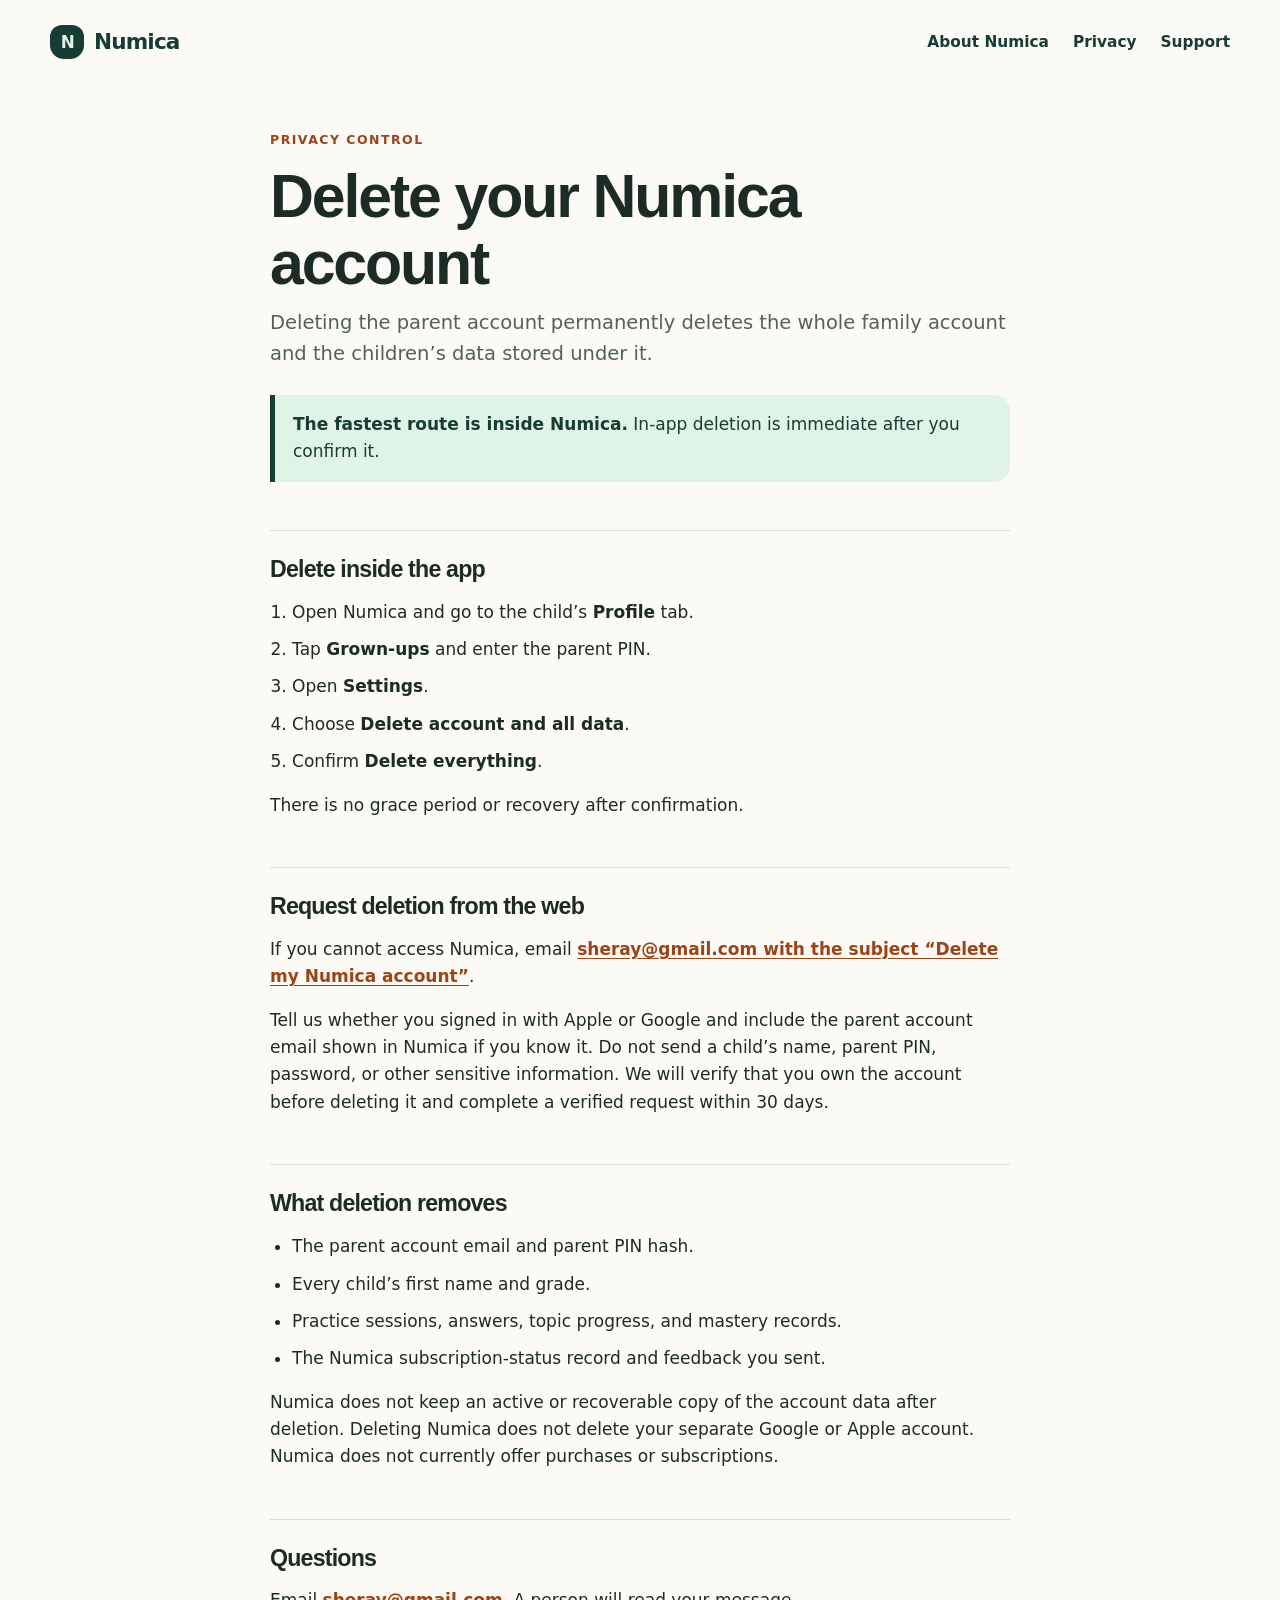
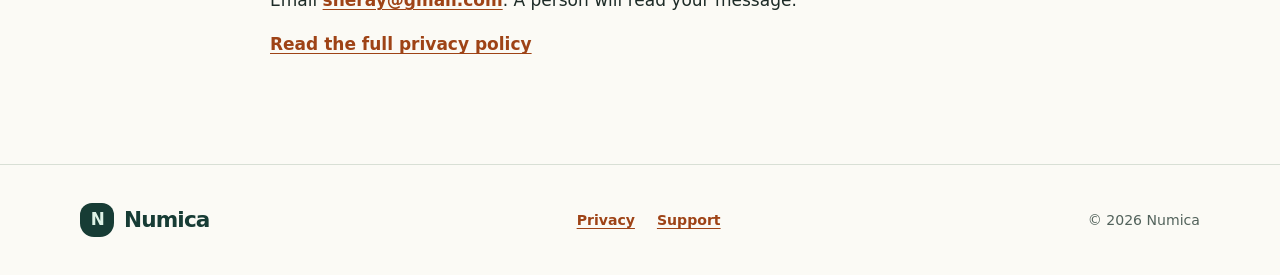
==== delete-account/index.html @ cb86c4e2 "add public account deletion route" ====
<!doctype html>
<html lang="en">
<head>
  <meta charset="utf-8">
  <meta name="viewport" content="width=device-width, initial-scale=1">
  <meta name="description" content="Delete a Numica family account and all associated data in the app or request deletion from the web.">
  <title>Delete your account | Numica</title>
  <link rel="stylesheet" href="/styles.css">
  <style>
    .policy { max-width:780px; margin:0 auto; padding:46px 20px 88px; }
    .policy h1 { font-size:clamp(2.3rem,5vw,3.8rem); margin-bottom:10px; }
    .policy h2 { font-size:1.45rem; margin:48px 0 16px; padding-top:26px; border-top:1px solid var(--line); }
    .policy p,.policy li { max-width:70ch; }
    .policy li { margin:10px 0; }
    .policy ol,.policy ul { padding-left:1.3em; }
    .notice { background:var(--mint); border-left:5px solid var(--forest); border-radius:0 16px 16px 0; padding:16px 18px; margin:26px 0 30px; color:var(--forest); }
  </style>
</head>
<body>
<a class="skip-link" href="#main">Skip to content</a>
<header class="site-header"><a class="brand" href="/" aria-label="Numica home"><span class="brand-mark" aria-hidden="true">N</span><span>Numica</span></a><nav aria-label="Main navigation"><a href="/">About Numica</a><a href="/privacy/">Privacy</a><a href="mailto:sheray@gmail.com">Support</a></nav></header>
<main id="main" class="policy">
  <p class="eyebrow">Privacy control</p>
  <h1>Delete your Numica account</h1>
  <p class="lede">Deleting the parent account permanently deletes the whole family account and the children’s data stored under it.</p>

  <div class="notice"><strong>The fastest route is inside Numica.</strong> In-app deletion is immediate after you confirm it.</div>

  <h2>Delete inside the app</h2>
  <ol>
    <li>Open Numica and go to the child’s <strong>Profile</strong> tab.</li>
    <li>Tap <strong>Grown-ups</strong> and enter the parent PIN.</li>
    <li>Open <strong>Settings</strong>.</li>
    <li>Choose <strong>Delete account and all data</strong>.</li>
    <li>Confirm <strong>Delete everything</strong>.</li>
  </ol>
  <p>There is no grace period or recovery after confirmation.</p>

  <h2>Request deletion from the web</h2>
  <p>If you cannot access Numica, email <a href="mailto:sheray@gmail.com?subject=Delete%20my%20Numica%20account">sheray@gmail.com with the subject “Delete my Numica account”</a>.</p>
  <p>Tell us whether you signed in with Apple or Google and include the parent account email shown in Numica if you know it. Do not send a child’s name, parent PIN, password, or other sensitive information. We will verify that you own the account before deleting it and complete a verified request within 30 days.</p>

  <h2>What deletion removes</h2>
  <ul>
    <li>The parent account email and parent PIN hash.</li>
    <li>Every child’s first name and grade.</li>
    <li>Practice sessions, answers, topic progress, and mastery records.</li>
    <li>The Numica subscription-status record and feedback you sent.</li>
  </ul>
  <p>Numica does not keep an active or recoverable copy of the account data after deletion. Deleting Numica does not delete your separate Google or Apple account. Numica does not currently offer purchases or subscriptions.</p>

  <h2>Questions</h2>
  <p>Email <a href="mailto:sheray@gmail.com">sheray@gmail.com</a>. A person will read your message.</p>
  <p><a href="/privacy/">Read the full privacy policy</a></p>
</main>
<footer class="site-footer"><a class="brand" href="/"><span class="brand-mark" aria-hidden="true">N</span><span>Numica</span></a><div><a href="/privacy/">Privacy</a><a href="mailto:sheray@gmail.com">Support</a></div><p>© 2026 Numica</p></footer>
</body>
</html>
---- styles.css ----
:root { --forest:#173c35; --forest-deep:#102d28; --wood:#704526; --orange:#c96227; --orange-deep:#9e4316; --mint:#dff3e7; --moss:#edf3e6; --cream:#fbfaf5; --ink:#1d2b27; --muted:#52625b; --line:#d8dfd5; --white:#fff; --radius:24px; }
* { box-sizing:border-box; }
html { scroll-behavior:smooth; -webkit-text-size-adjust:100%; }
body { margin:0; background:var(--cream); color:var(--ink); font:400 17px/1.6 ui-rounded, "Avenir Next", "Segoe UI", system-ui, sans-serif; }
a { color:var(--orange-deep); font-weight:750; text-underline-offset:3px; }
a:hover { color:var(--forest); }
a:focus-visible { outline:3px solid var(--orange); outline-offset:4px; border-radius:4px; }
h1,h2,h3,p { margin-top:0; } h1,h2,h3 { font-family:ui-rounded, "Avenir Next", "Trebuchet MS", sans-serif; line-height:1.1; letter-spacing:-.035em; } h1 { font-size:clamp(2.75rem,5vw,5rem); margin-bottom:22px; } h2 { font-size:clamp(2rem,3.5vw,3.25rem); margin-bottom:18px; } h3 { font-size:1.3rem; margin:16px 0 9px; }
.skip-link { position:fixed; z-index:20; top:-100px; left:16px; background:var(--white); color:var(--forest); padding:10px 14px; } .skip-link:focus { top:16px; }
.site-header { width:min(1180px,calc(100% - 40px)); min-height:84px; margin:auto; display:flex; align-items:center; justify-content:space-between; gap:24px; }
.brand { color:var(--forest); display:inline-flex; align-items:center; gap:10px; text-decoration:none; font-size:1.35rem; font-weight:850; letter-spacing:-.04em; } .brand-mark { display:grid; place-items:center; width:34px; height:34px; border-radius:12px 12px 14px 14px; background:var(--forest); color:var(--mint); font-size:1.05rem; letter-spacing:-.08em; }
nav { display:flex; flex-wrap:wrap; gap:24px; } nav a { color:var(--forest); text-decoration:none; font-size:.96rem; }
.hero { min-height:560px; padding:70px max(20px,calc((100% - 1180px)/2)); display:grid; grid-template-columns:minmax(0,1.05fr) minmax(360px,.95fr); align-items:center; gap:64px; background:linear-gradient(160deg,var(--moss) 0%,#f4f6e9 55%,#f8eee1 100%); overflow:hidden; }
.hero-copy { max-width:650px; }.eyebrow { margin-bottom:13px; font-weight:850; font-size:.78rem; letter-spacing:.12em; text-transform:uppercase; color:var(--orange-deep); }.lede { max-width:590px; font-size:1.22rem; color:var(--muted); }.hero-actions { display:flex; align-items:center; flex-wrap:wrap; gap:22px; margin:30px 0 24px; }.button { display:inline-block; padding:13px 20px 14px; border-radius:16px; background:var(--orange); box-shadow:0 4px 0 var(--orange-deep); color:white; text-decoration:none; font-weight:850; }.button:hover { color:white; background:#b75420; transform:translateY(1px); box-shadow:0 3px 0 var(--orange-deep); }.text-link { color:var(--forest); }.availability { max-width:540px; margin-bottom:10px; color:var(--forest); }.quiet { max-width:510px; font-size:.88rem; color:var(--muted); }
.hero-art { position:relative; height:390px; border:2px solid rgba(112,69,38,.15); border-radius:42% 42% 30px 30px; background:#cfe9d6; overflow:hidden; box-shadow:0 20px 40px rgba(23,60,53,.12); }.sun { position:absolute; top:38px; right:58px; width:74px; height:74px; border-radius:50%; background:#f6c967; }.hill { position:absolute; border-radius:50%; }.hill-one { width:460px;height:210px; background:#88c59e; bottom:-80px; left:-80px; }.hill-two { width:380px;height:220px; background:#4f9875; bottom:-115px; right:-105px; }.tree { position:absolute; width:0;height:0;border-left:36px solid transparent;border-right:36px solid transparent;border-bottom:110px solid #28634e; }.tree:after { content:""; position:absolute; left:-6px; top:104px; width:12px;height:58px; background:var(--wood); }.tree-one { left:40px;top:78px; transform:scale(.7); }.tree-two { right:120px;top:90px; transform:scale(.9); }.trail { position:absolute; height:55px;width:390px;right:-32px;bottom:45px; background:#e6bf8b; transform:rotate(-12deg);border-radius:50%; }.hero-art img { position:absolute; width:122px;height:145px;object-fit:contain;bottom:35px;left:50%;transform:translateX(-50%);filter:drop-shadow(0 12px 8px rgba(25,56,41,.2)); }.math-card { position:absolute; display:grid;place-items:center; width:94px;height:62px;border-radius:14px; background:#fffefa;color:var(--forest); font-weight:850;box-shadow:0 8px 18px rgba(32,74,58,.14); }.card-one { left:35%;top:42px;transform:rotate(-8deg); }.card-two { right:8%;bottom:96px;transform:rotate(8deg);font-size:1.5rem; }
.proof { width:min(1120px,calc(100% - 40px)); margin:-40px auto 0; position:relative; display:grid;grid-template-columns:repeat(3,1fr); background:var(--forest);color:white;border-radius:var(--radius); }.proof article { padding:24px 28px; }.proof article+article { border-left:1px solid rgba(255,255,255,.2); }.proof strong,.proof span { display:block; }.proof strong { font-size:1.1rem; }.proof span { color:#d5e3dc;font-size:.9rem; }
.section,.curriculum,.support-section { width:min(1120px,calc(100% - 40px)); margin:0 auto; padding:112px 0; }.section-heading { max-width:730px; }.section-heading>p:not(.eyebrow),.curriculum p { color:var(--muted);font-size:1.1rem; }.steps { display:grid;grid-template-columns:repeat(3,1fr);gap:20px; list-style:none; padding:0;margin:48px 0 0;counter-reset:steps; }.steps li { padding:26px; background:var(--white); border:1px solid var(--line); border-radius:var(--radius); }.steps p,.feature-card p { color:var(--muted); margin-bottom:0; }.step-number { color:var(--orange-deep);font-weight:900;letter-spacing:.08em; }
.curriculum { display:grid;grid-template-columns:1fr .8fr;gap:72px;align-items:center; border-top:1px solid var(--line);border-bottom:1px solid var(--line); }.strand-list { margin:0;padding:0;list-style:none;display:grid;grid-template-columns:1fr 1fr;gap:12px; }.strand-list li { display:flex;align-items:center;gap:11px;padding:14px;background:var(--white);border-radius:14px;font-weight:750; }.dot {width:14px;height:14px;border-radius:50%;}.number{background:#1cb0f6}.algebra{background:#ce82ff}.data{background:#2ec4b6}.spatial{background:#ff9600}.money{background:#e2af00}
.parent-section { padding-bottom:112px; }.parent-grid { display:grid;grid-template-columns:repeat(3,1fr);gap:20px;margin-top:44px; }.feature-card { padding:28px;background:#f0f6ee;border-radius:var(--radius); }.feature-icon { display:grid;place-items:center;width:42px;height:42px;border-radius:13px;background:var(--mint);color:var(--forest);font-size:1.5rem;font-weight:800; }
.privacy-callout { padding:68px max(20px,calc((100% - 1120px)/2));background:var(--forest);color:white;display:flex;align-items:center;justify-content:space-between;gap:45px; }.privacy-callout>div { max-width:740px; }.privacy-callout .eyebrow { color:#bce1cd; }.privacy-callout h2 { margin-bottom:16px; }.privacy-callout p:not(.eyebrow) { color:#d6e4dc; }.button-light { flex:0 0 auto;background:var(--mint);box-shadow:0 4px 0 #aacdb8;color:var(--forest); }.button-light:hover { color:var(--forest);background:#ccebd9;box-shadow:0 3px 0 #aacdb8; }
.support-section { padding-bottom:104px;max-width:760px;margin-left:max(20px,calc((100% - 1120px)/2)); }.support-section p { color:var(--muted); }.support-section strong { color:var(--ink); }.site-footer { padding:38px max(20px,calc((100% - 1120px)/2)); border-top:1px solid var(--line);display:flex;align-items:center;justify-content:space-between;gap:22px;color:var(--muted);font-size:.88rem; }.site-footer div { display:flex;gap:22px; }.site-footer p { margin:0; }
.error-page { min-height:100vh;background:linear-gradient(155deg,var(--moss),#f8eee1); }.error-main { width:min(720px,calc(100% - 40px)); margin:9vh auto;padding:60px 0; }.error-main>p:last-child { margin-top:32px; }
@media (max-width:760px) { body{font-size:16px}.site-header{min-height:70px;width:calc(100% - 32px)}nav{gap:14px}nav a{font-size:.85rem}.hero{min-height:0;padding:48px 20px 64px;grid-template-columns:1fr;gap:36px}.hero-art{height:290px;max-width:520px;width:100%;margin:auto}.proof{grid-template-columns:1fr;margin-top:-28px;width:calc(100% - 32px)}.proof article{padding:18px 20px}.proof article+article{border-left:0;border-top:1px solid rgba(255,255,255,.2)}.section,.curriculum,.support-section{width:calc(100% - 32px);padding:72px 0}.steps,.parent-grid{grid-template-columns:1fr;margin-top:32px}.curriculum{grid-template-columns:1fr;gap:28px}.strand-list{grid-template-columns:1fr 1fr}.privacy-callout{padding:54px 20px;display:block}.privacy-callout .button{margin-top:10px}.site-footer{padding:28px 16px;display:grid;grid-template-columns:1fr 1fr}.site-footer p{grid-column:1/-1}.site-footer div{justify-content:flex-end;gap:14px}.support-section{margin-left:auto}.card-one{left:22%}.card-two{right:5%} }
@media (max-width:390px) { nav a:nth-child(2){display:none}.strand-list{grid-template-columns:1fr}.site-footer{display:block}.site-footer div{margin:18px 0}.hero-actions{align-items:flex-start;flex-direction:column;gap:20px} }
@media (prefers-reduced-motion:reduce) { html{scroll-behavior:auto}.button:hover{transform:none} }
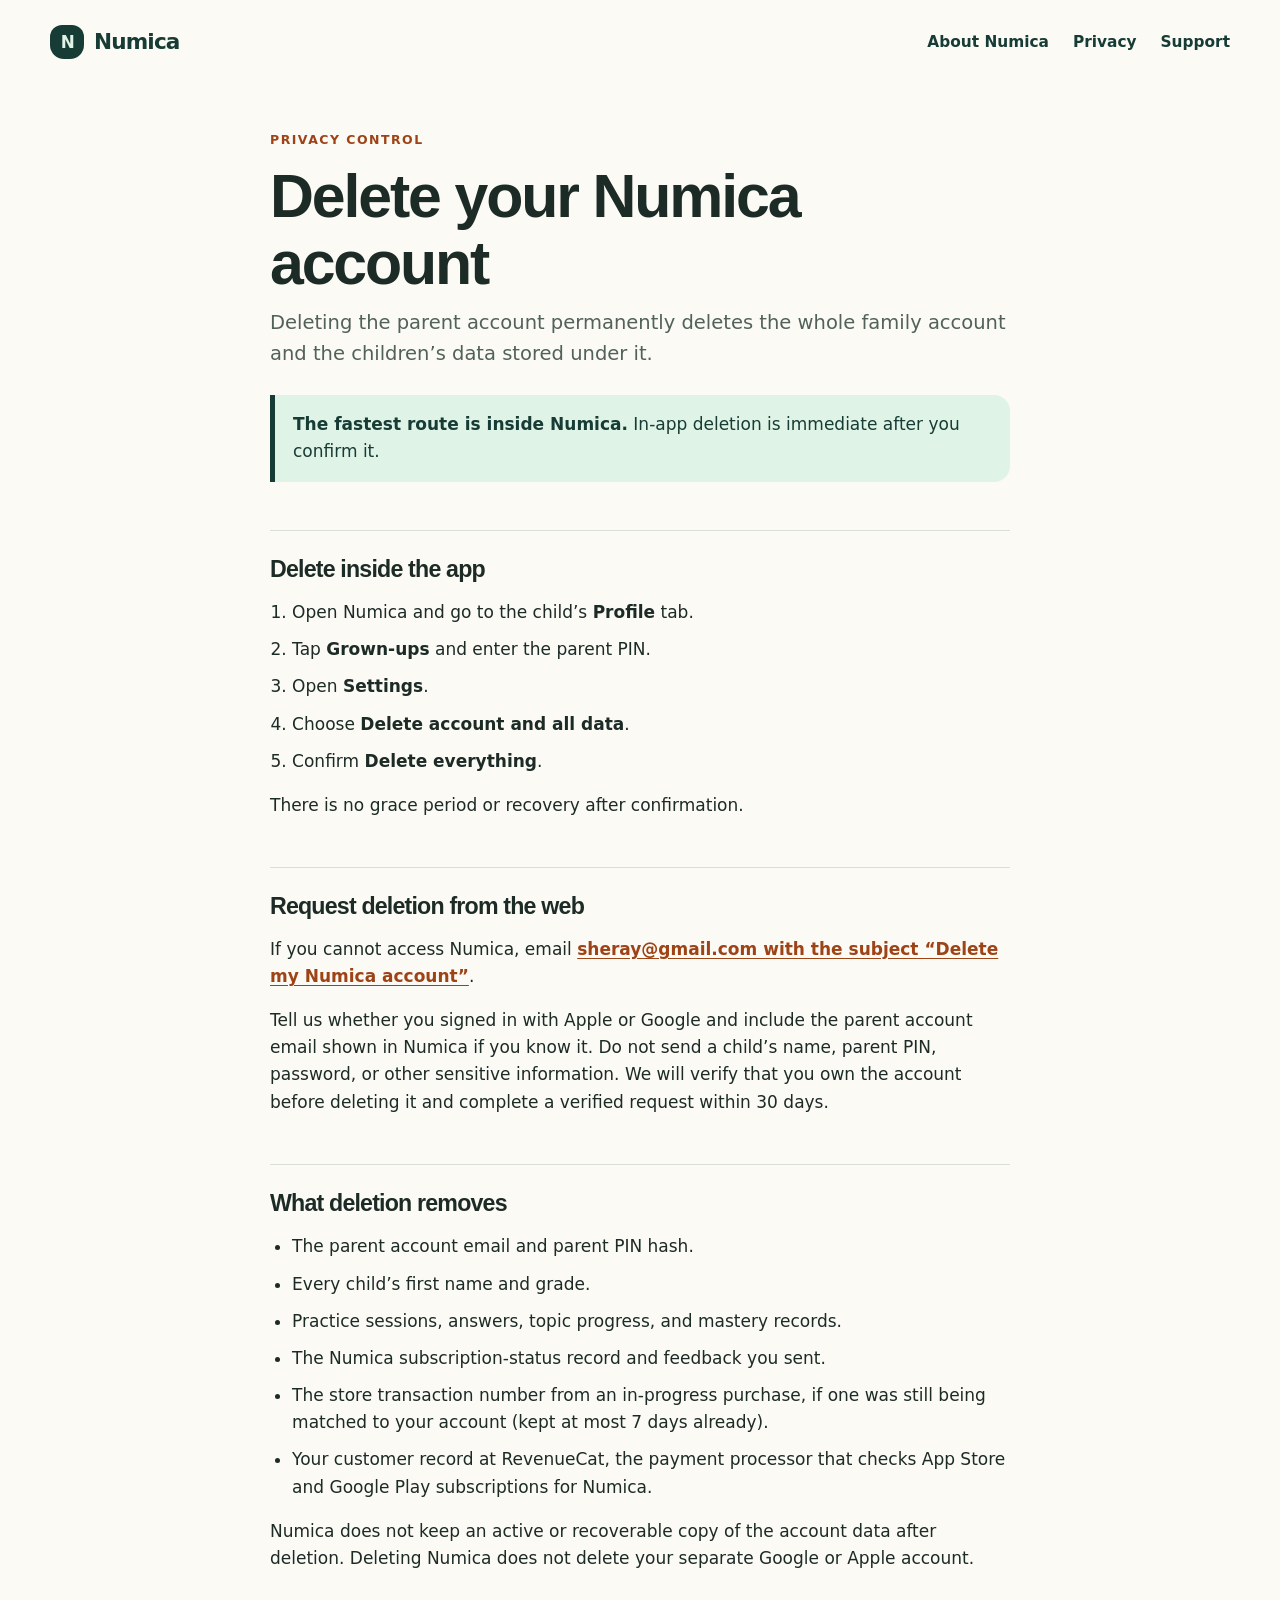
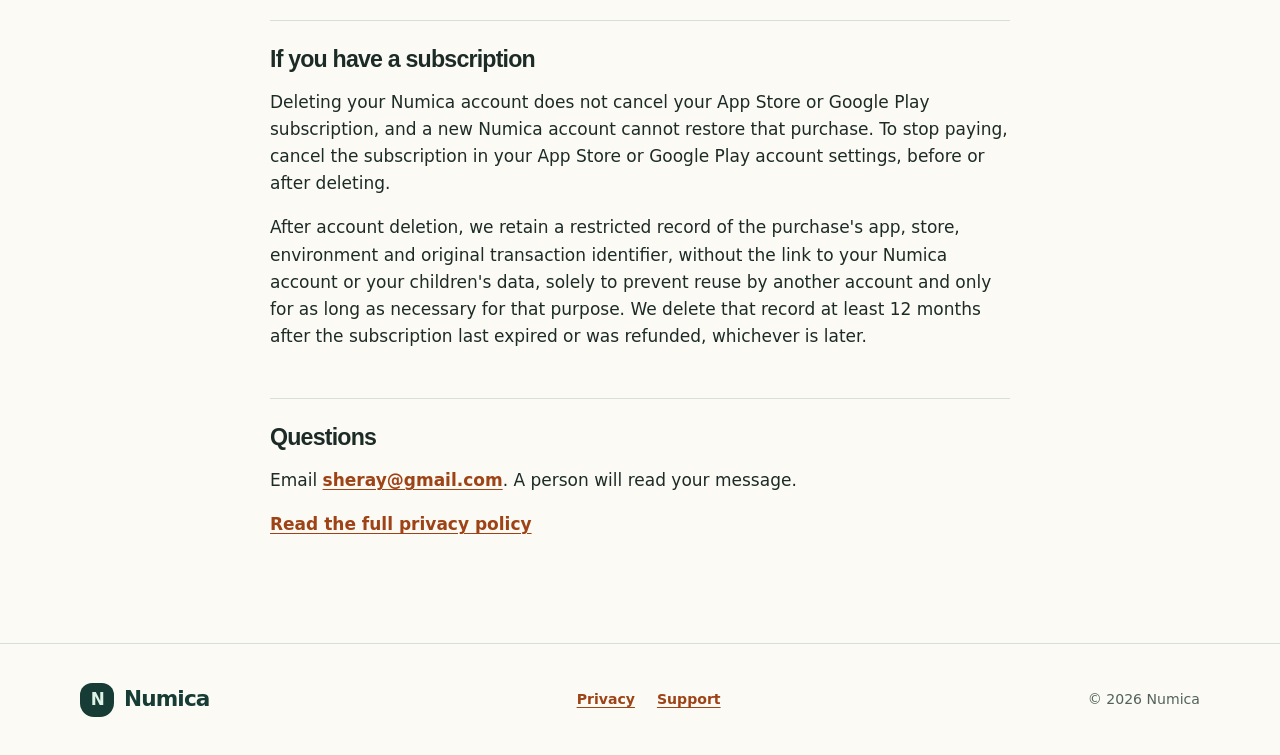
==== commit aa706e23: "docs: say payments are live on the privacy and delete-account pages; math wording and testing status" ====
--- a/delete-account/index.html
+++ b/delete-account/index.html
@@ -46,8 +46,14 @@
     <li>Every child’s first name and grade.</li>
     <li>Practice sessions, answers, topic progress, and mastery records.</li>
     <li>The Numica subscription-status record and feedback you sent.</li>
+    <li>The store transaction number from an in-progress purchase, if one was still being matched to your account (kept at most 7 days already).</li>
+    <li>Your customer record at RevenueCat, the payment processor that checks App Store and Google Play subscriptions for Numica.</li>
   </ul>
-  <p>Numica does not keep an active or recoverable copy of the account data after deletion. Deleting Numica does not delete your separate Google or Apple account. Numica does not currently offer purchases or subscriptions.</p>
+  <p>Numica does not keep an active or recoverable copy of the account data after deletion. Deleting Numica does not delete your separate Google or Apple account.</p>
+
+  <h2>If you have a subscription</h2>
+  <p>Deleting your Numica account does not cancel your App Store or Google Play subscription, and a new Numica account cannot restore that purchase. To stop paying, cancel the subscription in your App Store or Google Play account settings, before or after deleting.</p>
+  <p>After account deletion, we retain a restricted record of the purchase's app, store, environment and original transaction identifier, without the link to your Numica account or your children's data, solely to prevent reuse by another account and only for as long as necessary for that purpose. We delete that record at least 12 months after the subscription last expired or was refunded, whichever is later.</p>
 
   <h2>Questions</h2>
   <p>Email <a href="mailto:sheray@gmail.com">sheray@gmail.com</a>. A person will read your message.</p>
--- a/styles.css
+++ b/styles.css
@@ -12,14 +12,30 @@
 nav { display:flex; flex-wrap:wrap; gap:24px; } nav a { color:var(--forest); text-decoration:none; font-size:.96rem; }
 .hero { min-height:560px; padding:70px max(20px,calc((100% - 1180px)/2)); display:grid; grid-template-columns:minmax(0,1.05fr) minmax(360px,.95fr); align-items:center; gap:64px; background:linear-gradient(160deg,var(--moss) 0%,#f4f6e9 55%,#f8eee1 100%); overflow:hidden; }
 .hero-copy { max-width:650px; }.eyebrow { margin-bottom:13px; font-weight:850; font-size:.78rem; letter-spacing:.12em; text-transform:uppercase; color:var(--orange-deep); }.lede { max-width:590px; font-size:1.22rem; color:var(--muted); }.hero-actions { display:flex; align-items:center; flex-wrap:wrap; gap:22px; margin:30px 0 24px; }.button { display:inline-block; padding:13px 20px 14px; border-radius:16px; background:var(--orange); box-shadow:0 4px 0 var(--orange-deep); color:white; text-decoration:none; font-weight:850; }.button:hover { color:white; background:#b75420; transform:translateY(1px); box-shadow:0 3px 0 var(--orange-deep); }.text-link { color:var(--forest); }.availability { max-width:540px; margin-bottom:10px; color:var(--forest); }.quiet { max-width:510px; font-size:.88rem; color:var(--muted); }
-.hero-art { position:relative; height:390px; border:2px solid rgba(112,69,38,.15); border-radius:42% 42% 30px 30px; background:#cfe9d6; overflow:hidden; box-shadow:0 20px 40px rgba(23,60,53,.12); }.sun { position:absolute; top:38px; right:58px; width:74px; height:74px; border-radius:50%; background:#f6c967; }.hill { position:absolute; border-radius:50%; }.hill-one { width:460px;height:210px; background:#88c59e; bottom:-80px; left:-80px; }.hill-two { width:380px;height:220px; background:#4f9875; bottom:-115px; right:-105px; }.tree { position:absolute; width:0;height:0;border-left:36px solid transparent;border-right:36px solid transparent;border-bottom:110px solid #28634e; }.tree:after { content:""; position:absolute; left:-6px; top:104px; width:12px;height:58px; background:var(--wood); }.tree-one { left:40px;top:78px; transform:scale(.7); }.tree-two { right:120px;top:90px; transform:scale(.9); }.trail { position:absolute; height:55px;width:390px;right:-32px;bottom:45px; background:#e6bf8b; transform:rotate(-12deg);border-radius:50%; }.hero-art img { position:absolute; width:122px;height:145px;object-fit:contain;bottom:35px;left:50%;transform:translateX(-50%);filter:drop-shadow(0 12px 8px rgba(25,56,41,.2)); }.math-card { position:absolute; display:grid;place-items:center; width:94px;height:62px;border-radius:14px; background:#fffefa;color:var(--forest); font-weight:850;box-shadow:0 8px 18px rgba(32,74,58,.14); }.card-one { left:35%;top:42px;transform:rotate(-8deg); }.card-two { right:8%;bottom:96px;transform:rotate(8deg);font-size:1.5rem; }
+.hero-art { position:relative; height:390px; border:2px solid rgba(112,69,38,.15); border-radius:32px; background:#cfe9d6; overflow:hidden; box-shadow:0 20px 40px rgba(23,60,53,.12); }.ontario-badge { position:absolute;z-index:3;top:22px;left:22px;display:grid;grid-template-columns:30px auto;grid-template-rows:auto auto;column-gap:9px;align-items:center;padding:10px 14px 11px;border:1px solid rgba(255,255,255,.55);border-radius:17px;background:rgba(23,60,53,.94);box-shadow:0 8px 20px rgba(23,60,53,.2);color:white;line-height:1.05;transform:rotate(-2deg); }.ontario-badge span { grid-row:1/3;display:grid;place-items:center;width:30px;height:30px;border-radius:10px;background:#f3c968;color:var(--forest);font-size:.8rem;transform:rotate(45deg); }.ontario-badge strong { font-size:.88rem;letter-spacing:.01em; }.ontario-badge small { margin-top:3px;color:#d8e9df;font-size:.68rem;font-weight:750;letter-spacing:.08em;text-transform:uppercase; }.hero-photo { position:absolute;inset:0;z-index:1;width:100%;height:100%;object-fit:cover; }.math-card { position:absolute;z-index:2;display:grid;place-items:center; width:94px;height:62px;border-radius:14px; background:#fffefa;color:var(--forest); font-weight:850;box-shadow:0 8px 18px rgba(32,74,58,.14); }.card-one { right:10%;top:24px;transform:rotate(-6deg); }.card-two { left:6%;bottom:20px;transform:rotate(6deg);font-size:1.5rem; }
 .proof { width:min(1120px,calc(100% - 40px)); margin:-40px auto 0; position:relative; display:grid;grid-template-columns:repeat(3,1fr); background:var(--forest);color:white;border-radius:var(--radius); }.proof article { padding:24px 28px; }.proof article+article { border-left:1px solid rgba(255,255,255,.2); }.proof strong,.proof span { display:block; }.proof strong { font-size:1.1rem; }.proof span { color:#d5e3dc;font-size:.9rem; }
+.practice-depth { width:min(1120px,calc(100% - 40px));margin:0 auto;padding:104px 0 112px; }
+.practice-depth-heading { margin-bottom:32px; }
+.practice-depth-heading>div:first-child { max-width:780px; }.practice-depth-heading>div:first-child>p:not(.eyebrow) { margin-bottom:0;color:var(--muted);font-size:1.1rem; }
+.practice-overview { margin:44px 0 52px; text-align:center; }.practice-overview svg { width:100%; max-width:820px; height:auto; }.practice-overview-node rect { fill:var(--white); stroke:var(--line); stroke-width:2; }.practice-overview-node text { fill:var(--ink); font:750 15px ui-rounded, "Avenir Next", "Segoe UI", system-ui, sans-serif; }.practice-overview-tiers rect { fill:var(--moss); stroke:var(--forest); }.practice-overview-arrow { fill:var(--orange-deep); font-size:26px; }.practice-overview figcaption { margin-top:16px; color:var(--muted); font-size:.95rem; }
+.grade-practice-grid { display:grid;grid-template-columns:repeat(2,minmax(0,1fr));gap:18px; }
+.grade-practice-card { overflow:hidden;padding:25px;border:1px solid var(--line);border-radius:var(--radius);background:var(--white);box-shadow:0 10px 28px rgba(23,60,53,.07); }
+.grade-practice-card>header { display:flex;align-items:center;gap:14px;margin-bottom:23px; }.grade-practice-card header p { margin:0;color:var(--orange-deep);font-size:.7rem;font-weight:900;letter-spacing:.13em;text-transform:uppercase; }.grade-practice-card h3 { margin:2px 0 0;font-size:1.32rem; }
+.grade-number { display:grid;place-items:center;flex:0 0 54px;width:54px;height:54px;border-radius:18px 18px 20px 20px;background:var(--forest);color:var(--mint);font-size:1.5rem;font-weight:900;letter-spacing:-.05em; }
+.practice-metrics { display:grid;grid-template-columns:repeat(3,minmax(0,1fr));border-top:1px solid var(--line);border-bottom:1px solid var(--line); }
+.practice-metric { min-width:0;padding:18px 12px 16px 0; }.practice-metric+.practice-metric { padding-left:14px;border-left:1px solid var(--line); }.practice-metric strong,.practice-metric span { display:block; }.practice-metric strong { color:var(--forest);font-size:clamp(1.35rem,2.3vw,1.75rem);line-height:1;letter-spacing:-.04em; }.practice-metric span { margin-top:8px;color:var(--muted);font-size:.75rem;font-weight:750;line-height:1.3; }
+.practice-range { margin:15px 0 13px;color:var(--muted);font-size:.85rem; }.practice-range strong { color:var(--ink);font-size:1rem; }
+.practice-levels { display:flex;gap:7px; }.practice-levels span { flex:1;padding:7px 8px;border-radius:999px;background:var(--mint);color:var(--forest);font-size:.74rem;font-weight:850;text-align:center; }.practice-levels span:nth-child(2) { background:#f6e6cb;color:#754214; }.practice-levels span:nth-child(3) { background:#edd8d0;color:#76351f; }
+.grade-ten-card { grid-column:1/-1;background:linear-gradient(145deg,#fff 0%,#f2f7ef 100%); }.grade-practice-card header p.grade-ten-explainer { color:var(--muted); font-size:.95rem; font-weight:400; letter-spacing:normal; text-transform:none; margin-top:6px; }.course-grid { display:grid;grid-template-columns:repeat(2,minmax(0,1fr));gap:18px; }.course-practice { padding:20px;border:1px solid #cad9cd;border-radius:18px;background:rgba(255,255,255,.8); }.course-practice h4 { margin:0 0 17px;color:var(--forest);font-size:1.12rem;line-height:1.2; }.course-practice h4 span { margin-left:5px;color:var(--muted);font-size:.76rem;letter-spacing:.08em; }
+.practice-definitions { display:grid;grid-template-columns:repeat(2,minmax(0,1fr));gap:1px;margin-top:22px;overflow:hidden;border:1px solid #c8d9cc;border-radius:20px;background:#c8d9cc; }.practice-definitions div { padding:20px;background:var(--moss); }.practice-definitions strong,.practice-definitions span { display:block; }.practice-definitions strong { margin-bottom:6px;color:var(--forest);font-size:.88rem; }.practice-definitions span { color:var(--muted);font-size:.8rem;line-height:1.45; }
 .section,.curriculum,.support-section { width:min(1120px,calc(100% - 40px)); margin:0 auto; padding:112px 0; }.section-heading { max-width:730px; }.section-heading>p:not(.eyebrow),.curriculum p { color:var(--muted);font-size:1.1rem; }.steps { display:grid;grid-template-columns:repeat(3,1fr);gap:20px; list-style:none; padding:0;margin:48px 0 0;counter-reset:steps; }.steps li { padding:26px; background:var(--white); border:1px solid var(--line); border-radius:var(--radius); }.steps p,.feature-card p { color:var(--muted); margin-bottom:0; }.step-number { color:var(--orange-deep);font-weight:900;letter-spacing:.08em; }
 .curriculum { display:grid;grid-template-columns:1fr .8fr;gap:72px;align-items:center; border-top:1px solid var(--line);border-bottom:1px solid var(--line); }.strand-list { margin:0;padding:0;list-style:none;display:grid;grid-template-columns:1fr 1fr;gap:12px; }.strand-list li { display:flex;align-items:center;gap:11px;padding:14px;background:var(--white);border-radius:14px;font-weight:750; }.dot {width:14px;height:14px;border-radius:50%;}.number{background:#1cb0f6}.algebra{background:#ce82ff}.data{background:#2ec4b6}.spatial{background:#ff9600}.money{background:#e2af00}
+.showcase { padding-bottom:96px; }.gallery-group { margin-top:46px; }.gallery-group+.gallery-group { margin-top:72px; }.gallery-group h3 { font-size:1.35rem;margin:0 0 24px; }.screenshots { display:grid;grid-template-columns:repeat(3,minmax(0,1fr));gap:32px;align-items:start; }.screenshots figure { margin:0;text-align:center; }.parent-screenshots { grid-template-columns:repeat(2,minmax(0,1fr));gap:32px; }.parent-screen-column { display:grid;gap:54px;align-content:start; }.parent-screenshots .phone-frame img { object-fit:cover;object-position:center top;animation:parent-page-scroll 20s ease-in-out infinite alternate; }.parent-screen-column:first-child figure:nth-child(2) img { animation-duration:16s; }.parent-screen-column:last-child figure:first-child img { animation-duration:28s; }.parent-screen-column:last-child figure:nth-child(2) img { animation-duration:22s; }.parent-screenshots .phone-frame:hover img { animation-play-state:paused; }.screen-label { margin:0 0 14px;color:var(--forest);font-size:1.2rem;line-height:1.2; }.phone-frame { max-width:300px;margin:0 auto 18px;padding:9px;border:2px solid rgba(23,60,53,.22);border-radius:36px;background:#17201e;box-shadow:0 22px 44px rgba(23,60,53,.16);overflow:hidden;aspect-ratio:390/844; }.phone-frame img { display:block;width:100%;height:100%;object-fit:cover;border-radius:27px; }.screenshots figcaption { max-width:32ch;margin:0 auto;color:var(--muted);font-size:.95rem; }
+@keyframes parent-page-scroll { 0%,12% { object-position:center top; } 88%,100% { object-position:center bottom; } }
 .parent-section { padding-bottom:112px; }.parent-grid { display:grid;grid-template-columns:repeat(3,1fr);gap:20px;margin-top:44px; }.feature-card { padding:28px;background:#f0f6ee;border-radius:var(--radius); }.feature-icon { display:grid;place-items:center;width:42px;height:42px;border-radius:13px;background:var(--mint);color:var(--forest);font-size:1.5rem;font-weight:800; }
 .privacy-callout { padding:68px max(20px,calc((100% - 1120px)/2));background:var(--forest);color:white;display:flex;align-items:center;justify-content:space-between;gap:45px; }.privacy-callout>div { max-width:740px; }.privacy-callout .eyebrow { color:#bce1cd; }.privacy-callout h2 { margin-bottom:16px; }.privacy-callout p:not(.eyebrow) { color:#d6e4dc; }.button-light { flex:0 0 auto;background:var(--mint);box-shadow:0 4px 0 #aacdb8;color:var(--forest); }.button-light:hover { color:var(--forest);background:#ccebd9;box-shadow:0 3px 0 #aacdb8; }
 .support-section { padding-bottom:104px;max-width:760px;margin-left:max(20px,calc((100% - 1120px)/2)); }.support-section p { color:var(--muted); }.support-section strong { color:var(--ink); }.site-footer { padding:38px max(20px,calc((100% - 1120px)/2)); border-top:1px solid var(--line);display:flex;align-items:center;justify-content:space-between;gap:22px;color:var(--muted);font-size:.88rem; }.site-footer div { display:flex;gap:22px; }.site-footer p { margin:0; }
 .error-page { min-height:100vh;background:linear-gradient(155deg,var(--moss),#f8eee1); }.error-main { width:min(720px,calc(100% - 40px)); margin:9vh auto;padding:60px 0; }.error-main>p:last-child { margin-top:32px; }
-@media (max-width:760px) { body{font-size:16px}.site-header{min-height:70px;width:calc(100% - 32px)}nav{gap:14px}nav a{font-size:.85rem}.hero{min-height:0;padding:48px 20px 64px;grid-template-columns:1fr;gap:36px}.hero-art{height:290px;max-width:520px;width:100%;margin:auto}.proof{grid-template-columns:1fr;margin-top:-28px;width:calc(100% - 32px)}.proof article{padding:18px 20px}.proof article+article{border-left:0;border-top:1px solid rgba(255,255,255,.2)}.section,.curriculum,.support-section{width:calc(100% - 32px);padding:72px 0}.steps,.parent-grid{grid-template-columns:1fr;margin-top:32px}.curriculum{grid-template-columns:1fr;gap:28px}.strand-list{grid-template-columns:1fr 1fr}.privacy-callout{padding:54px 20px;display:block}.privacy-callout .button{margin-top:10px}.site-footer{padding:28px 16px;display:grid;grid-template-columns:1fr 1fr}.site-footer p{grid-column:1/-1}.site-footer div{justify-content:flex-end;gap:14px}.support-section{margin-left:auto}.card-one{left:22%}.card-two{right:5%} }
-@media (max-width:390px) { nav a:nth-child(2){display:none}.strand-list{grid-template-columns:1fr}.site-footer{display:block}.site-footer div{margin:18px 0}.hero-actions{align-items:flex-start;flex-direction:column;gap:20px} }
-@media (prefers-reduced-motion:reduce) { html{scroll-behavior:auto}.button:hover{transform:none} }
+@media (max-width:760px) { body{font-size:16px}.site-header{min-height:70px;width:calc(100% - 32px)}nav{gap:14px}nav a{font-size:.85rem}.hero{min-height:0;padding:48px 20px 64px;grid-template-columns:1fr;gap:36px}.hero-art{height:290px;max-width:520px;width:100%;margin:auto}.proof{grid-template-columns:1fr;margin-top:-28px;width:calc(100% - 32px)}.proof article{padding:18px 20px}.proof article+article{border-left:0;border-top:1px solid rgba(255,255,255,.2)}.practice-depth{width:calc(100% - 32px);padding:72px 0}.practice-depth-heading{margin-bottom:24px}.grade-practice-grid,.course-grid,.practice-definitions{grid-template-columns:1fr}.grade-ten-card{grid-column:auto}.section,.curriculum,.support-section{width:calc(100% - 32px);padding:72px 0}.steps,.parent-grid{grid-template-columns:1fr;margin-top:32px}.curriculum{grid-template-columns:1fr;gap:28px}.strand-list{grid-template-columns:1fr 1fr}.screenshots{display:flex;overflow-x:auto;scroll-snap-type:x mandatory;gap:18px;padding:8px 4px 30px}.screenshots figure{flex:0 0 min(82vw,300px);scroll-snap-align:center}.parent-screenshots{display:grid;grid-template-columns:1fr;overflow:visible;scroll-snap-type:none;padding:8px 0 30px}.parent-screen-column{gap:42px}.parent-screenshots figure{width:100%;max-width:360px;margin-inline:auto}.phone-frame{box-shadow:0 14px 28px rgba(23,60,53,.14)}.privacy-callout{padding:54px 20px;display:block}.privacy-callout .button{margin-top:10px}.site-footer{padding:28px 16px;display:grid;grid-template-columns:1fr 1fr}.site-footer p{grid-column:1/-1}.site-footer div{justify-content:flex-end;gap:14px}.support-section{margin-left:auto} }
+@media (max-width:390px) { nav a:nth-child(2){display:none}.strand-list{grid-template-columns:1fr}.site-footer{display:block}.site-footer div{margin:18px 0}.hero-actions{align-items:flex-start;flex-direction:column;gap:20px}.practice-metrics{grid-template-columns:1fr}.grade-practice-card>header{flex-direction:column;align-items:flex-start}.grade-number{margin-bottom:4px}.practice-metric{padding:14px 0}.practice-metric+.practice-metric{padding-left:0;border-left:none;border-top:1px solid var(--line)} }
+@media (prefers-reduced-motion:reduce) { html{scroll-behavior:auto}.button:hover{transform:none}.parent-screenshots .phone-frame img{animation:none;object-position:center top} }
